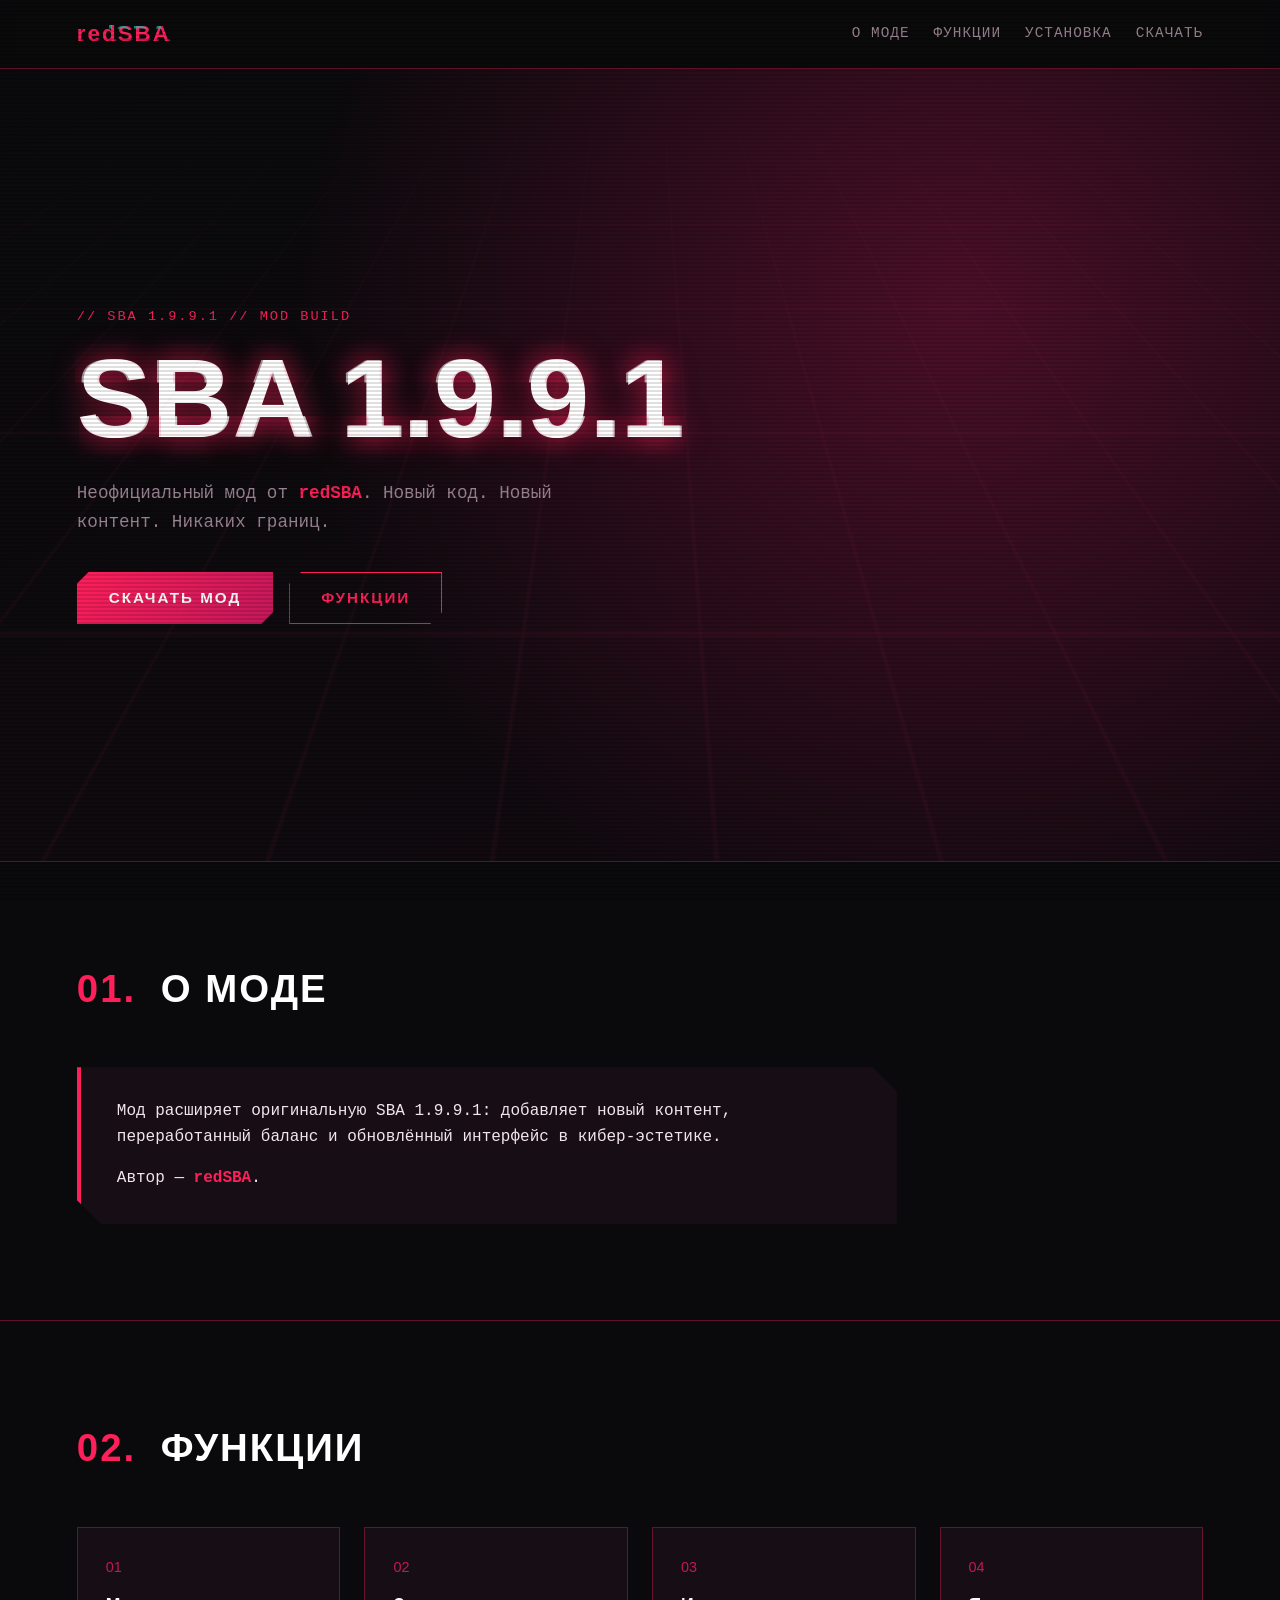
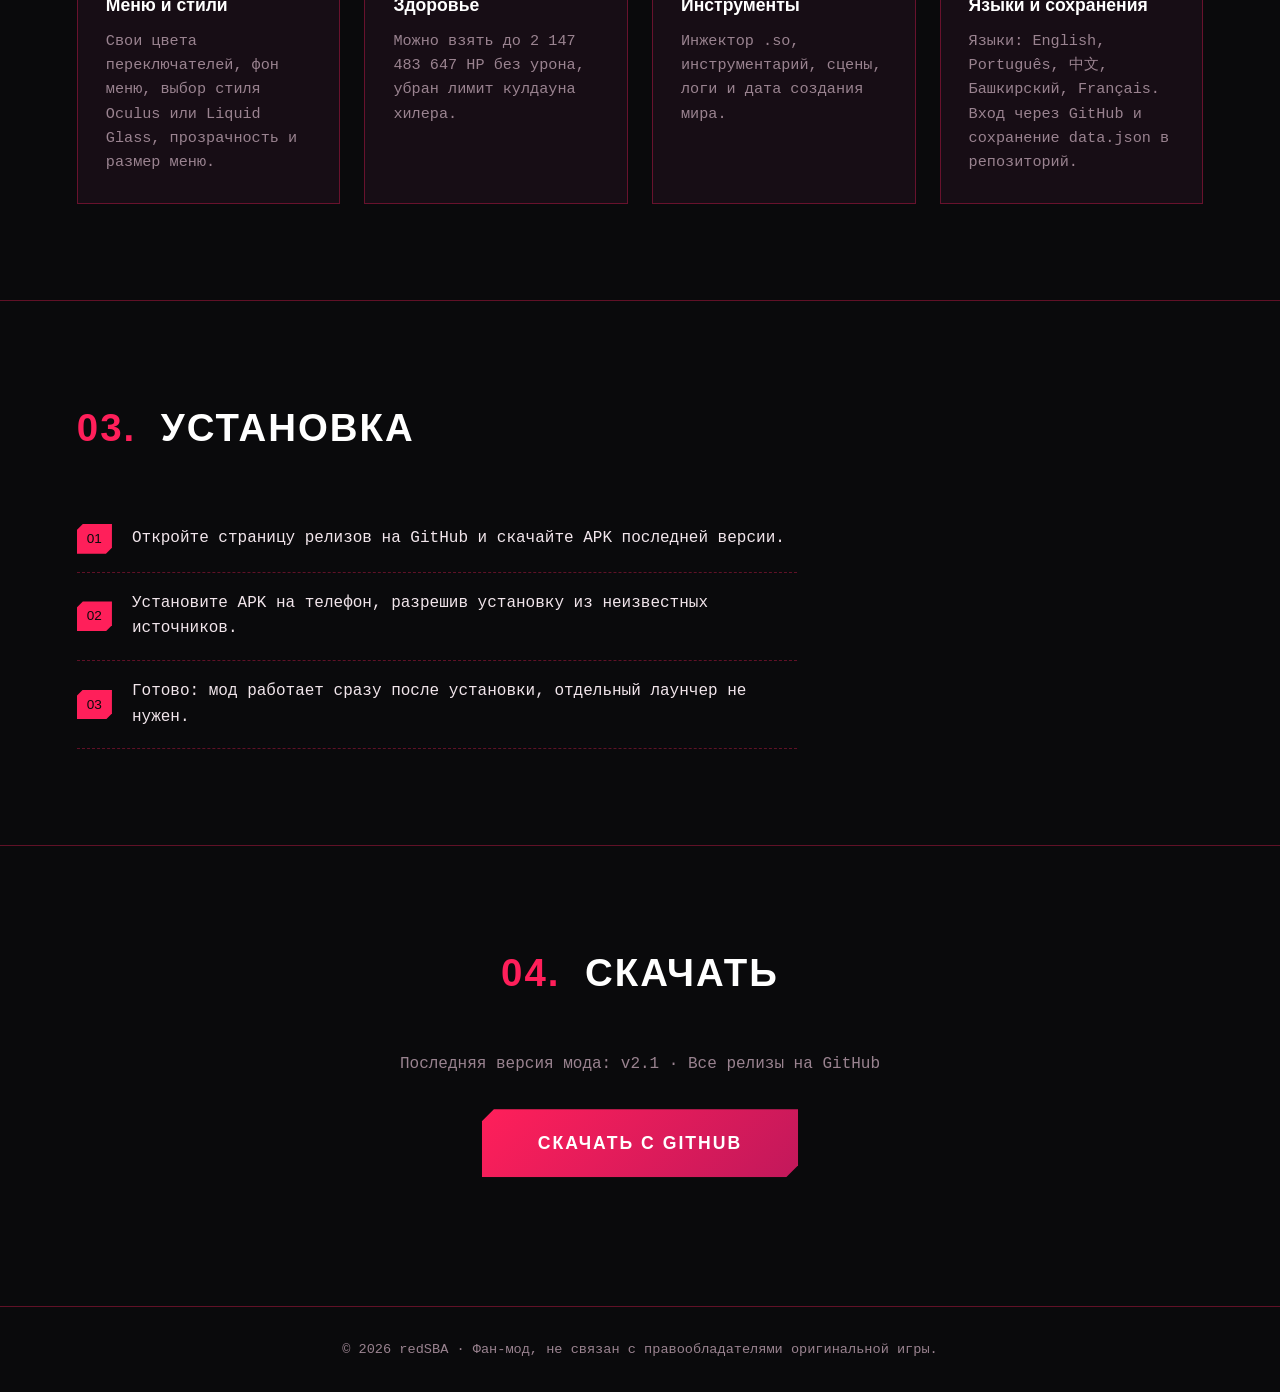
==== index.html @ b0dc010a "Add files via upload" ====
<!DOCTYPE html>
<html lang="ru">
<head>
  <meta charset="UTF-8">
  <meta name="viewport" content="width=device-width, initial-scale=1.0">
  <title>SBA 1.9.9.1 — мод от redSBA</title>
  <link rel="stylesheet" href="style.css">
</head>
<body>
  <div class="scanlines" aria-hidden="true"></div>

  <header class="nav">
    <div class="logo glitch" data-text="redSBA">redSBA</div>
    <nav>
      <a href="#about">О моде</a>
      <a href="#features">Функции</a>
      <a href="#install">Установка</a>
      <a href="#download">Скачать</a>
    </nav>
  </header>

  <section class="hero">
    <div class="hero-content">
      <p class="tag">// SBA 1.9.9.1 // MOD BUILD</p>
      <h1 class="glitch" data-text="SBA 1.9.9.1">SBA 1.9.9.1</h1>
      <p class="subtitle">Неофициальный мод от <span class="accent">redSBA</span>. Новый код. Новый контент. Никаких границ.</p>
      <div class="hero-buttons">
        <a href="#download" class="btn btn-primary">Скачать мод</a>
        <a href="#features" class="btn btn-ghost">Функции</a>
      </div>
    </div>
    <div class="hero-grid" aria-hidden="true"></div>
  </section>

  <section id="about" class="section">
    <h2 class="section-title"><span>01.</span> О моде</h2>
    <div class="about-box">
      <p>Мод расширяет оригинальную SBA 1.9.9.1: добавляет новый контент, переработанный баланс и обновлённый интерфейс в кибер-эстетике.</p>
      <p>Автор — <strong>redSBA</strong>.</p>
    </div>
  </section>

  <section id="features" class="section">
    <h2 class="section-title"><span>02.</span> Функции</h2>
    <div class="cards">
      <article class="card">
        <div class="card-index">01</div>
        <h3>Меню и стили</h3>
        <p>Свои цвета переключателей, фон меню, выбор стиля Oculus или Liquid Glass, прозрачность и размер меню.</p>
      </article>
      <article class="card">
        <div class="card-index">02</div>
        <h3>Здоровье</h3>
        <p>Можно взять до 2 147 483 647 HP без урона, убран лимит кулдауна хилера.</p>
      </article>
      <article class="card">
        <div class="card-index">03</div>
        <h3>Инструменты</h3>
        <p>Инжектор .so, инструментарий, сцены, логи и дата создания мира.</p>
      </article>
      <article class="card">
        <div class="card-index">04</div>
        <h3>Языки и сохранения</h3>
        <p>Языки: English, Português, 中文, Башкирский, Français. Вход через GitHub и сохранение data.json в репозиторий.</p>
      </article>
    </div>
  </section>

  <section id="install" class="section">
    <h2 class="section-title"><span>03.</span> Установка</h2>
    <ol class="steps">
      <li><span class="step-num">01</span> Откройте страницу релизов на GitHub и скачайте APK последней версии.</li>
      <li><span class="step-num">02</span> Установите APK на телефон, разрешив установку из неизвестных источников.</li>
      <li><span class="step-num">03</span> Готово: мод работает сразу после установки, отдельный лаунчер не нужен.</li>
    </ol>
  </section>

  <section id="download" class="section download">
    <h2 class="section-title"><span>04.</span> Скачать</h2>
    <p class="download-text">Последняя версия мода: v2.1 · Все релизы на GitHub</p>
    <a href="https://github.com/redSBA/redSBA-mod-sba/releases/latest" target="_blank" rel="noopener" class="btn btn-primary btn-large" id="downloadBtn">Скачать с GitHub</a>
    <p class="hint" id="downloadHint"></p>
  </section>

  <footer class="footer">
    <p>© 2026 redSBA · Фан-мод, не связан с правообладателями оригинальной игры.</p>
  </footer>

  <script src="script.js"></script>
</body>
</html>
---- style.css ----
:root {
  --bg: #0a0a0c;
  --bg-2: #120a10;
  --panel: #170d15;
  --red: #ff1f5a;
  --magenta: #c2185b;
  --magenta-dark: #7a0f3a;
  --text: #f2e6ec;
  --muted: #9a8390;
  --line: rgba(255, 31, 90, 0.35);
}

* { box-sizing: border-box; margin: 0; padding: 0; }

html { scroll-behavior: smooth; }

body {
  background: var(--bg);
  color: var(--text);
  font-family: "Share Tech Mono", "Consolas", monospace;
  line-height: 1.6;
  overflow-x: hidden;
}

a { color: inherit; text-decoration: none; }

/* Scanlines overlay */
.scanlines {
  position: fixed;
  inset: 0;
  pointer-events: none;
  background: repeating-linear-gradient(
    to bottom,
    rgba(0, 0, 0, 0) 0,
    rgba(0, 0, 0, 0) 2px,
    rgba(0, 0, 0, 0.25) 3px,
    rgba(0, 0, 0, 0) 4px
  );
  z-index: 100;
}

/* Nav */
.nav {
  position: sticky;
  top: 0;
  z-index: 50;
  display: flex;
  justify-content: space-between;
  align-items: center;
  padding: 16px 6vw;
  background: rgba(10, 10, 12, 0.9);
  backdrop-filter: blur(6px);
  border-bottom: 1px solid var(--line);
}

.logo {
  font-family: "Orbitron", "Impact", sans-serif;
  font-weight: 900;
  font-size: 1.4rem;
  color: var(--red);
  letter-spacing: 2px;
}

.nav nav { display: flex; gap: 24px; flex-wrap: wrap; }
.nav nav a {
  font-size: 0.9rem;
  color: var(--muted);
  text-transform: uppercase;
  letter-spacing: 1px;
  transition: color 0.2s;
}
.nav nav a:hover { color: var(--red); }

/* Glitch text */
.glitch {
  position: relative;
}
.glitch::before,
.glitch::after {
  content: attr(data-text);
  position: absolute;
  left: 0;
  top: 0;
  width: 100%;
  overflow: hidden;
  pointer-events: none;
}
.glitch::before {
  color: #00ffe1;
  transform: translate(-2px, 0);
  clip-path: polygon(0 0, 100% 0, 100% 35%, 0 35%);
  animation: glitch-a 3s infinite steps(2);
  opacity: 0.6;
}
.glitch::after {
  color: var(--magenta);
  transform: translate(2px, 0);
  clip-path: polygon(0 65%, 100% 65%, 100% 100%, 0 100%);
  animation: glitch-b 3s infinite steps(2);
  opacity: 0.8;
}

@keyframes glitch-a {
  0%, 92%, 100% { transform: translate(0, 0); }
  93% { transform: translate(-4px, 1px); }
  95% { transform: translate(3px, -1px); }
}
@keyframes glitch-b {
  0%, 90%, 100% { transform: translate(0, 0); }
  91% { transform: translate(4px, -1px); }
  94% { transform: translate(-3px, 1px); }
}

/* Hero */
.hero {
  position: relative;
  min-height: 88vh;
  display: flex;
  align-items: center;
  padding: 80px 6vw;
  background: radial-gradient(circle at 75% 30%, rgba(194, 24, 91, 0.35), transparent 60%),
              linear-gradient(160deg, var(--bg) 0%, var(--bg-2) 100%);
  overflow: hidden;
}

.hero-content { position: relative; z-index: 2; max-width: 760px; }

.tag {
  color: var(--red);
  font-size: 0.85rem;
  letter-spacing: 2px;
  margin-bottom: 16px;
}

.hero h1 {
  font-family: "Orbitron", "Impact", sans-serif;
  font-size: clamp(3rem, 9vw, 7rem);
  font-weight: 900;
  line-height: 1;
  color: #fff;
  text-shadow: 0 0 30px rgba(255, 31, 90, 0.6);
  margin-bottom: 24px;
}

.hero h1.glitch::before,
.hero h1.glitch::after { color: inherit; }

.subtitle {
  font-size: 1.1rem;
  color: var(--muted);
  max-width: 560px;
  margin-bottom: 36px;
}

.accent { color: var(--red); font-weight: bold; }

.hero-buttons { display: flex; gap: 16px; flex-wrap: wrap; }

.hero-grid {
  position: absolute;
  inset: 0;
  background-image:
    linear-gradient(var(--line) 1px, transparent 1px),
    linear-gradient(90deg, var(--line) 1px, transparent 1px);
  background-size: 60px 60px;
  transform: perspective(500px) rotateX(60deg) translateY(-20%);
  transform-origin: top;
  opacity: 0.25;
  mask-image: linear-gradient(to top, #000 0%, transparent 70%);
}

/* Buttons: angled corners, not pills */
.btn {
  display: inline-block;
  padding: 14px 32px;
  font-family: "Orbitron", "Impact", sans-serif;
  font-size: 0.95rem;
  font-weight: 700;
  letter-spacing: 2px;
  text-transform: uppercase;
  border: none;
  cursor: pointer;
  clip-path: polygon(12px 0, 100% 0, 100% calc(100% - 12px), calc(100% - 12px) 100%, 0 100%, 0 12px);
  transition: transform 0.15s, box-shadow 0.2s, background 0.2s;
}

.btn-primary {
  background: linear-gradient(135deg, var(--red), var(--magenta));
  color: #fff;
  box-shadow: 0 0 20px rgba(255, 31, 90, 0.4);
}
.btn-primary:hover {
  transform: translateY(-2px);
  box-shadow: 0 0 36px rgba(255, 31, 90, 0.7);
}

.btn-ghost {
  background: transparent;
  color: var(--red);
  box-shadow: inset 0 0 0 1px var(--red);
}
.btn-ghost:hover {
  background: rgba(255, 31, 90, 0.12);
}

.btn-large { padding: 20px 56px; font-size: 1.1rem; }

/* Sections */
.section {
  padding: 96px 6vw;
  border-top: 1px solid var(--line);
}

.section-title {
  font-family: "Orbitron", "Impact", sans-serif;
  font-size: clamp(1.6rem, 4vw, 2.4rem);
  color: #fff;
  margin-bottom: 48px;
  text-transform: uppercase;
  letter-spacing: 2px;
}
.section-title span { color: var(--red); margin-right: 12px; }

.about-box {
  background: var(--panel);
  border-left: 4px solid var(--red);
  padding: 32px 36px;
  max-width: 820px;
  clip-path: polygon(0 0, calc(100% - 24px) 0, 100% 24px, 100% 100%, 24px 100%, 0 calc(100% - 24px));
}
.about-box p + p { margin-top: 16px; }
.about-box strong { color: var(--red); }

/* Cards */
.cards {
  display: grid;
  grid-template-columns: repeat(auto-fit, minmax(240px, 1fr));
  gap: 24px;
}

.card {
  position: relative;
  background: var(--panel);
  border: 1px solid var(--line);
  padding: 28px;
  transition: transform 0.2s, border-color 0.2s, box-shadow 0.2s;
}
.card:hover {
  transform: translateY(-4px);
  border-color: var(--red);
  box-shadow: 0 0 24px rgba(255, 31, 90, 0.25);
}
.card-index {
  font-family: "Orbitron", "Impact", sans-serif;
  color: var(--magenta);
  font-size: 0.9rem;
  margin-bottom: 12px;
}
.card h3 {
  font-family: "Orbitron", "Impact", sans-serif;
  color: #fff;
  font-size: 1.1rem;
  margin-bottom: 10px;
}
.card p { color: var(--muted); font-size: 0.95rem; }

/* Steps */
.steps { list-style: none; max-width: 720px; }
.steps li {
  display: flex;
  gap: 20px;
  align-items: center;
  padding: 18px 0;
  border-bottom: 1px dashed var(--line);
}
.step-num {
  font-family: "Orbitron", "Impact", sans-serif;
  color: var(--bg);
  background: var(--red);
  padding: 4px 10px;
  font-size: 0.85rem;
  clip-path: polygon(6px 0, 100% 0, 100% calc(100% - 6px), calc(100% - 6px) 100%, 0 100%, 0 6px);
}

/* Download */
.download { text-align: center; }
.download-text { color: var(--muted); margin-bottom: 32px; }
.hint { color: var(--muted); font-size: 0.85rem; margin-top: 16px; min-height: 1.2em; }

/* Feedback form */
.feedback {
  display: flex;
  flex-direction: column;
  gap: 16px;
  max-width: 560px;
}
.feedback input,
.feedback textarea {
  background: var(--panel);
  border: 1px solid var(--line);
  color: var(--text);
  padding: 14px 16px;
  font-family: inherit;
  font-size: 1rem;
  outline: none;
  transition: border-color 0.2s, box-shadow 0.2s;
}
.feedback input:focus,
.feedback textarea:focus {
  border-color: var(--red);
  box-shadow: 0 0 14px rgba(255, 31, 90, 0.35);
}
.feedback .btn { align-self: flex-start; }

/* Footer */
.footer {
  padding: 32px 6vw;
  text-align: center;
  color: var(--muted);
  font-size: 0.85rem;
  border-top: 1px solid var(--line);
}

/* Mobile */
@media (max-width: 640px) {
  .nav { flex-direction: column; gap: 12px; }
  .hero { min-height: auto; padding: 60px 6vw; }
  .section { padding: 64px 6vw; }
}

@media (prefers-reduced-motion: reduce) {
  *, *::before, *::after {
    animation: none !important;
    transition: none !important;
  }
}
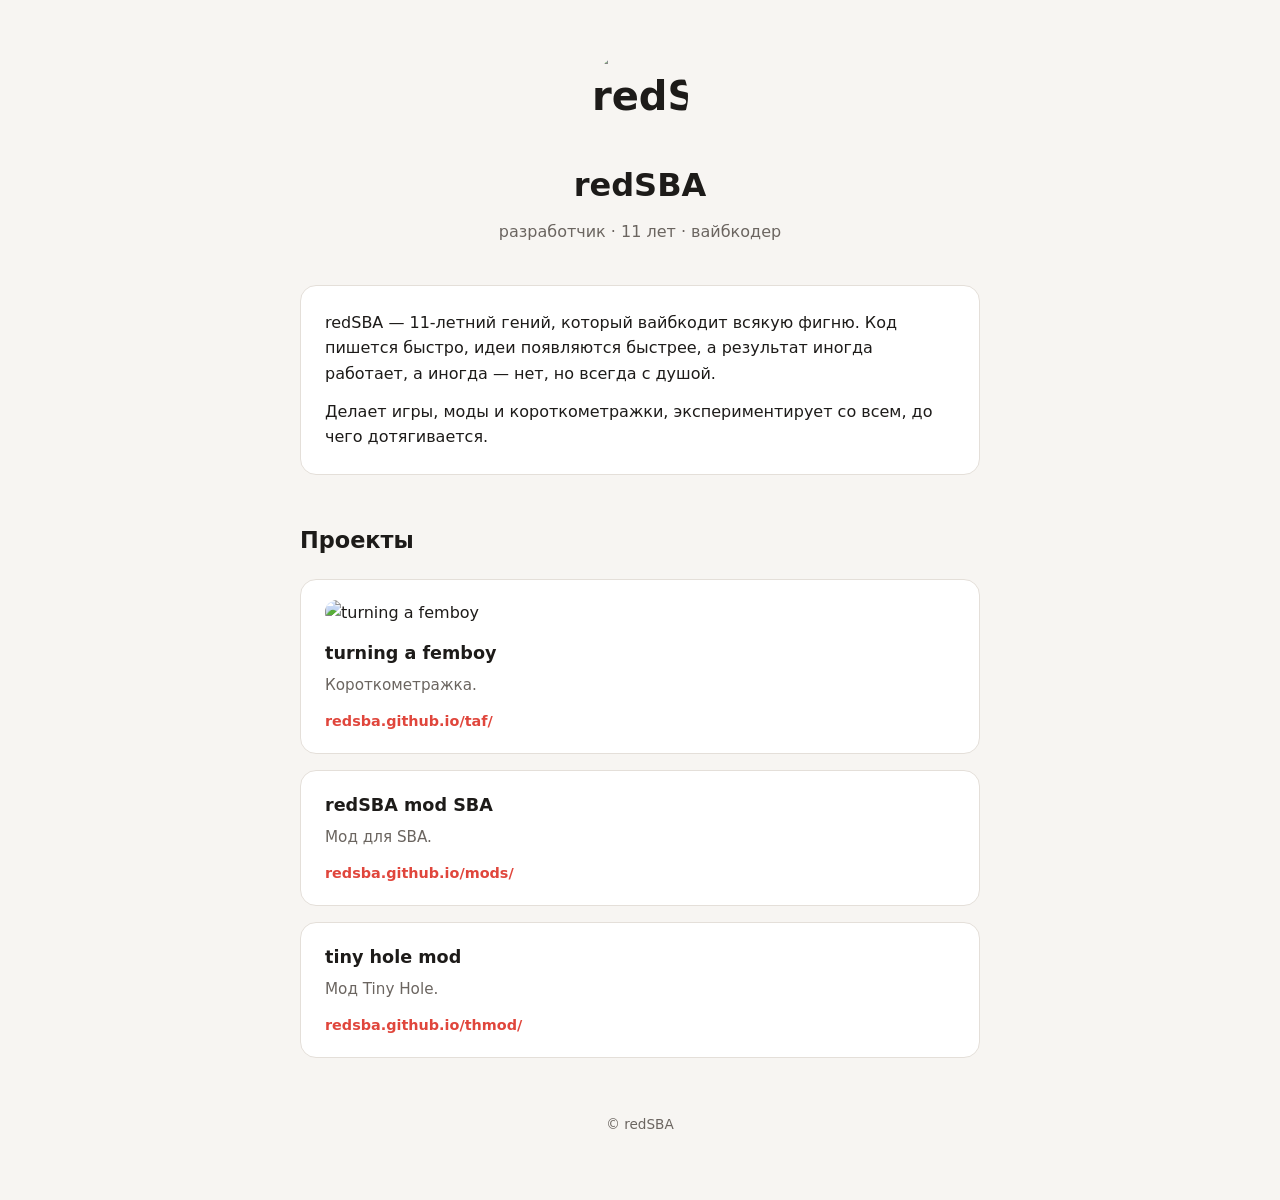
==== commit 2440d454: "Update index.html" ====
--- a/index.html
+++ b/index.html
@@ -1,91 +1,115 @@
 <!DOCTYPE html>
 <html lang="ru">
 <head>
-  <meta charset="UTF-8">
-  <meta name="viewport" content="width=device-width, initial-scale=1.0">
-  <title>SBA 1.9.9.1 — мод от redSBA</title>
-  <link rel="stylesheet" href="style.css">
+<meta charset="UTF-8">
+<meta name="viewport" content="width=device-width, initial-scale=1, viewport-fit=cover">
+<title>redSBA — разработчик</title>
+<style>
+  :root {
+    --bg: #f7f5f2;
+    --surface: #ffffff;
+    --text: #1d1b19;
+    --muted: #6b6560;
+    --accent: #e0463c;
+    --border: #e4dfd9;
+    color-scheme: light;
+  }
+  @media (prefers-color-scheme: dark) {
+    :root:not([data-theme="light"]) {
+      --bg: #141312;
+      --surface: #1f1d1b;
+      --text: #f2efeb;
+      --muted: #a39d97;
+      --accent: #ff6b61;
+      --border: #2e2b28;
+      color-scheme: dark;
+    }
+  }
+  :root[data-theme="dark"] {
+    --bg: #141312;
+    --surface: #1f1d1b;
+    --text: #f2efeb;
+    --muted: #a39d97;
+    --accent: #ff6b61;
+    --border: #2e2b28;
+    color-scheme: dark;
+  }
+  * { box-sizing: border-box; }
+  html, body { margin: 0; padding: 0; }
+  body {
+    background: var(--bg);
+    color: var(--text);
+    font-family: system-ui, -apple-system, "Segoe UI", Roboto, sans-serif;
+    line-height: 1.6;
+    padding: env(safe-area-inset-top, 0px) env(safe-area-inset-right, 0px) env(safe-area-inset-bottom, 0px) env(safe-area-inset-left, 0px);
+  }
+  .wrap { max-width: 720px; margin: 0 auto; padding: 48px 20px 64px; }
+  header { text-align: center; margin-bottom: 40px; }
+  .avatar {
+    width: 96px; height: 96px; border-radius: 50%;
+    object-fit: cover;
+    display: flex; align-items: center; justify-content: center;
+    font-size: 40px; font-weight: 700; margin: 0 auto 16px;
+  }
+  h1 { font-size: 2rem; margin: 0 0 8px; }
+  .tag { color: var(--muted); margin: 0; }
+  .about {
+    background: var(--surface); border: 1px solid var(--border);
+    border-radius: 16px; padding: 24px; margin-bottom: 48px;
+  }
+  .about p { margin: 0 0 12px; }
+  .about p:last-child { margin-bottom: 0; }
+  h2 { font-size: 1.4rem; margin: 0 0 20px; }
+  .projects { display: grid; gap: 16px; }
+  .card {
+    background: var(--surface); border: 1px solid var(--border);
+    border-radius: 16px; padding: 20px 24px;
+    text-decoration: none; color: inherit;
+    transition: border-color .2s, transform .2s;
+    display: block;
+  }
+  .card:hover, .card:focus-visible { border-color: var(--accent); transform: translateY(-2px); outline: none; }
+  .card h3 { margin: 0 0 6px; font-size: 1.1rem; }
+  .thumb { display: block; width: 100%; height: auto; border-radius: 12px; margin: 0 0 14px; }
+  .card p { margin: 0 0 10px; color: var(--muted); font-size: .95rem; }
+  .link { color: var(--accent); font-size: .9rem; font-weight: 600; word-break: break-all; }
+  footer { text-align: center; color: var(--muted); font-size: .85rem; margin-top: 56px; }
+</style>
 </head>
 <body>
-  <div class="scanlines" aria-hidden="true"></div>
-
-  <header class="nav">
-    <div class="logo glitch" data-text="redSBA">redSBA</div>
-    <nav>
-      <a href="#about">О моде</a>
-      <a href="#features">Функции</a>
-      <a href="#install">Установка</a>
-      <a href="#download">Скачать</a>
-    </nav>
+<div class="wrap">
+  <header>
+    <img class="avatar" src="logo.png" alt="redSBA">
+    <h1>redSBA</h1>
+    <p class="tag">разработчик · 11 лет · вайбкодер</p>
   </header>
 
-  <section class="hero">
-    <div class="hero-content">
-      <p class="tag">// SBA 1.9.9.1 // MOD BUILD</p>
-      <h1 class="glitch" data-text="SBA 1.9.9.1">SBA 1.9.9.1</h1>
-      <p class="subtitle">Неофициальный мод от <span class="accent">redSBA</span>. Новый код. Новый контент. Никаких границ.</p>
-      <div class="hero-buttons">
-        <a href="#download" class="btn btn-primary">Скачать мод</a>
-        <a href="#features" class="btn btn-ghost">Функции</a>
-      </div>
-    </div>
-    <div class="hero-grid" aria-hidden="true"></div>
+  <section class="about">
+    <p>redSBA — 11-летний гений, который вайбкодит всякую фигню. Код пишется быстро, идеи появляются быстрее, а результат иногда работает, а иногда — нет, но всегда с душой.</p>
+    <p>Делает игры, моды и короткометражки, экспериментирует со всем, до чего дотягивается.</p>
   </section>
 
-  <section id="about" class="section">
-    <h2 class="section-title"><span>01.</span> О моде</h2>
-    <div class="about-box">
-      <p>Мод расширяет оригинальную SBA 1.9.9.1: добавляет новый контент, переработанный баланс и обновлённый интерфейс в кибер-эстетике.</p>
-      <p>Автор — <strong>redSBA</strong>.</p>
-    </div>
-  </section>
+  <h2>Проекты</h2>
+  <div class="projects">
+    <a class="card" href="https://redsba.github.io/taf/" target="_blank" rel="noopener">
+      <img class="thumb" src="taf.png" alt="turning a femboy">
+      <h3>turning a femboy</h3>
+      <p>Короткометражка.</p>
+      <span class="link">redsba.github.io/taf/</span>
+    </a>
+    <a class="card" href="https://redsba.github.io/mods/" target="_blank" rel="noopener">
+      <h3>redSBA mod SBA</h3>
+      <p>Мод для SBA.</p>
+      <span class="link">redsba.github.io/mods/</span>
+    </a>
+    <a class="card" href="https://redsba.github.io/thmod/" target="_blank" rel="noopener">
+      <h3>tiny hole mod</h3>
+      <p>Мод Tiny Hole.</p>
+      <span class="link">redsba.github.io/thmod/</span>
+    </a>
+  </div>
 
-  <section id="features" class="section">
-    <h2 class="section-title"><span>02.</span> Функции</h2>
-    <div class="cards">
-      <article class="card">
-        <div class="card-index">01</div>
-        <h3>Меню и стили</h3>
-        <p>Свои цвета переключателей, фон меню, выбор стиля Oculus или Liquid Glass, прозрачность и размер меню.</p>
-      </article>
-      <article class="card">
-        <div class="card-index">02</div>
-        <h3>Здоровье</h3>
-        <p>Можно взять до 2 147 483 647 HP без урона, убран лимит кулдауна хилера.</p>
-      </article>
-      <article class="card">
-        <div class="card-index">03</div>
-        <h3>Инструменты</h3>
-        <p>Инжектор .so, инструментарий, сцены, логи и дата создания мира.</p>
-      </article>
-      <article class="card">
-        <div class="card-index">04</div>
-        <h3>Языки и сохранения</h3>
-        <p>Языки: English, Português, 中文, Башкирский, Français. Вход через GitHub и сохранение data.json в репозиторий.</p>
-      </article>
-    </div>
-  </section>
-
-  <section id="install" class="section">
-    <h2 class="section-title"><span>03.</span> Установка</h2>
-    <ol class="steps">
-      <li><span class="step-num">01</span> Откройте страницу релизов на GitHub и скачайте APK последней версии.</li>
-      <li><span class="step-num">02</span> Установите APK на телефон, разрешив установку из неизвестных источников.</li>
-      <li><span class="step-num">03</span> Готово: мод работает сразу после установки, отдельный лаунчер не нужен.</li>
-    </ol>
-  </section>
-
-  <section id="download" class="section download">
-    <h2 class="section-title"><span>04.</span> Скачать</h2>
-    <p class="download-text">Последняя версия мода: v2.1 · Все релизы на GitHub</p>
-    <a href="https://github.com/redSBA/redSBA-mod-sba/releases/latest" target="_blank" rel="noopener" class="btn btn-primary btn-large" id="downloadBtn">Скачать с GitHub</a>
-    <p class="hint" id="downloadHint"></p>
-  </section>
-
-  <footer class="footer">
-    <p>© 2026 redSBA · Фан-мод, не связан с правообладателями оригинальной игры.</p>
-  </footer>
-
-  <script src="script.js"></script>
+  <footer>© redSBA</footer>
+</div>
 </body>
 </html>
